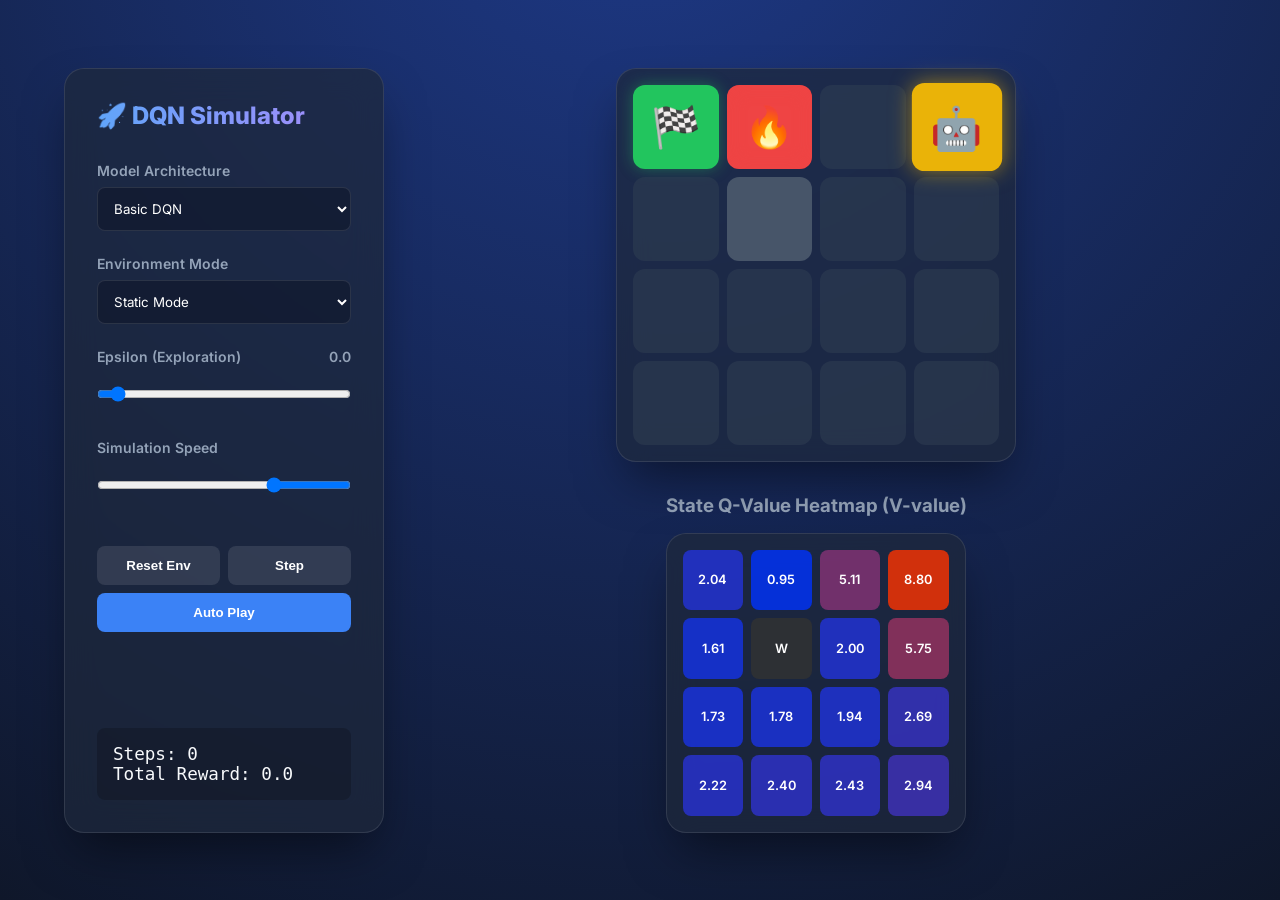
==== docs/index.html @ 8fca2001 "remane web to docs" ====
<!DOCTYPE html>
<html lang="en">
<head>
    <meta charset="UTF-8">
    <meta name="viewport" content="width=device-width, initial-scale=1.0">
    <title>DQN Interactive Simulator</title>
    <link rel="stylesheet" href="style.css">
    <link href="https://fonts.googleapis.com/css2?family=Inter:wght@400;600;800&display=swap" rel="stylesheet">
</head>
<body>
    <div class="container">
        <!-- Sidebar Controls -->
        <aside class="sidebar">
            <h2>🚀 DQN Simulator</h2>
            <div class="control-group">
                <label for="model-select">Model Architecture</label>
                <select id="model-select">
                    <option value="dqn">Basic DQN</option>
                    <option value="double">Double DQN</option>
                    <option value="dueling">Dueling DQN</option>
                    <option value="rainbow">Rainbow DQN</option>
                </select>
            </div>
            
            <div class="control-group">
                <label for="mode-select">Environment Mode</label>
                <select id="mode-select">
                    <option value="static">Static Mode</option>
                    <option value="player">Player Mode (Random Start)</option>
                    <option value="random">Random Mode (All Random)</option>
                </select>
            </div>

            <div class="control-group">
                <label for="epsilon-slider">Epsilon (Exploration) <span id="epsilon-val">0.0</span></label>
                <input type="range" id="epsilon-slider" min="0" max="1" step="0.05" value="0">
            </div>

            <div class="control-group">
                <label for="speed-slider">Simulation Speed</label>
                <input type="range" id="speed-slider" min="50" max="1000" step="50" value="300" dir="rtl">
            </div>

            <div class="btn-group">
                <button id="btn-reset" class="btn btn-secondary">Reset Env</button>
                <button id="btn-step" class="btn btn-secondary">Step</button>
                <button id="btn-play" class="btn btn-primary">Auto Play</button>
            </div>
            
            <div class="stats-box">
                <p>Steps: <span id="stat-steps">0</span></p>
                <p>Total Reward: <span id="stat-reward">0.0</span></p>
            </div>
        </aside>

        <!-- Main Display Area -->
        <main class="main-content">
            <div class="grid-container" id="grid">
                <!-- Grid cells generated by JS -->
            </div>
            
            <div class="heatmap-container">
                <h3>State Q-Value Heatmap (V-value)</h3>
                <div class="heatmap-grid" id="heatmap">
                    <!-- Heatmap cells generated by JS -->
                </div>
            </div>
        </main>
    </div>

    <script src="app.js"></script>
</body>
</html>
---- docs/style.css ----
:root {
    --bg-color: #0f172a;
    --panel-bg: rgba(30, 41, 59, 0.7);
    --text-primary: #f8fafc;
    --text-secondary: #94a3b8;
    --accent-primary: #3b82f6;
    --accent-hover: #2563eb;
    --cell-empty: rgba(51, 65, 85, 0.5);
    --cell-wall: #475569;
    --cell-pit: #ef4444;
    --cell-goal: #22c55e;
    --cell-agent: #eab308;
    --glass-border: rgba(255, 255, 255, 0.1);
}

* {
    box-sizing: border-box;
    margin: 0;
    padding: 0;
}

body {
    font-family: 'Inter', sans-serif;
    background-color: var(--bg-color);
    color: var(--text-primary);
    min-height: 100vh;
    display: flex;
    justify-content: center;
    align-items: center;
    background-image: radial-gradient(circle at 50% -20%, #1e3a8a, var(--bg-color));
}

.container {
    display: flex;
    width: 90%;
    max-width: 1200px;
    height: 85vh;
    gap: 2rem;
}

/* Sidebar */
.sidebar {
    width: 320px;
    background: var(--panel-bg);
    backdrop-filter: blur(16px);
    -webkit-backdrop-filter: blur(16px);
    border: 1px solid var(--glass-border);
    border-radius: 20px;
    padding: 2rem;
    display: flex;
    flex-direction: column;
    gap: 1.5rem;
    box-shadow: 0 25px 50px -12px rgba(0, 0, 0, 0.5);
}

.sidebar h2 {
    font-weight: 800;
    font-size: 1.5rem;
    margin-bottom: 0.5rem;
    background: linear-gradient(to right, #60a5fa, #a78bfa);
    -webkit-background-clip: text;
    -webkit-text-fill-color: transparent;
}

.control-group {
    display: flex;
    flex-direction: column;
    gap: 0.5rem;
}

.control-group label {
    font-size: 0.875rem;
    color: var(--text-secondary);
    font-weight: 600;
    display: flex;
    justify-content: space-between;
}

select, input[type="range"] {
    width: 100%;
    padding: 0.75rem;
    border-radius: 8px;
    background: rgba(15, 23, 42, 0.6);
    border: 1px solid var(--glass-border);
    color: white;
    outline: none;
    font-family: inherit;
    transition: border-color 0.3s;
}

select:focus {
    border-color: var(--accent-primary);
}

.btn-group {
    display: flex;
    gap: 0.5rem;
    margin-top: 1rem;
    flex-wrap: wrap;
}

.btn {
    padding: 0.75rem 1rem;
    border: none;
    border-radius: 8px;
    font-weight: 600;
    cursor: pointer;
    transition: all 0.3s ease;
    flex: 1;
}

.btn-primary {
    background: var(--accent-primary);
    color: white;
    flex-basis: 100%;
}

.btn-primary:hover {
    background: var(--accent-hover);
    box-shadow: 0 4px 12px rgba(59, 130, 246, 0.4);
}

.btn-secondary {
    background: rgba(255, 255, 255, 0.1);
    color: white;
}

.btn-secondary:hover {
    background: rgba(255, 255, 255, 0.2);
}

.stats-box {
    margin-top: auto;
    padding: 1rem;
    background: rgba(0, 0, 0, 0.2);
    border-radius: 8px;
    font-family: monospace;
    font-size: 1.1rem;
}

/* Main Content */
.main-content {
    flex: 1;
    display: flex;
    flex-direction: column;
    gap: 2rem;
    align-items: center;
    justify-content: center;
}

/* Grid */
.grid-container, .heatmap-grid {
    display: grid;
    grid-template-columns: repeat(4, 1fr);
    grid-template-rows: repeat(4, 1fr);
    gap: 8px;
    padding: 16px;
    background: var(--panel-bg);
    backdrop-filter: blur(16px);
    border: 1px solid var(--glass-border);
    border-radius: 20px;
    box-shadow: 0 25px 50px -12px rgba(0, 0, 0, 0.5);
}

.grid-container {
    width: 400px;
    height: 400px;
}

.cell {
    background: var(--cell-empty);
    border-radius: 12px;
    display: flex;
    justify-content: center;
    align-items: center;
    font-size: 2.5rem;
    transition: all 0.2s ease-in-out;
    position: relative;
}

/* Cell States */
.cell.wall { background: var(--cell-wall); }
.cell.pit { background: var(--cell-pit); box-shadow: inset 0 0 20px rgba(239, 68, 68, 0.3); }
.cell.goal { background: var(--cell-goal); box-shadow: 0 0 15px rgba(34, 197, 94, 0.4); }
.cell.agent { 
    background: var(--cell-agent); 
    box-shadow: 0 0 20px rgba(234, 179, 8, 0.6);
    transform: scale(1.05);
    z-index: 10;
}

.heatmap-container {
    text-align: center;
}

.heatmap-container h3 {
    margin-bottom: 1rem;
    color: var(--text-secondary);
}

.heatmap-grid {
    width: 300px;
    height: 300px;
}

.heatmap-cell {
    border-radius: 8px;
    display: flex;
    justify-content: center;
    align-items: center;
    font-size: 0.8rem;
    color: white;
    font-weight: 600;
    transition: background 0.3s;
}

@media (max-width: 900px) {
    .container {
        flex-direction: column;
        height: auto;
        padding: 2rem 0;
    }
    .sidebar {
        width: 100%;
    }
}
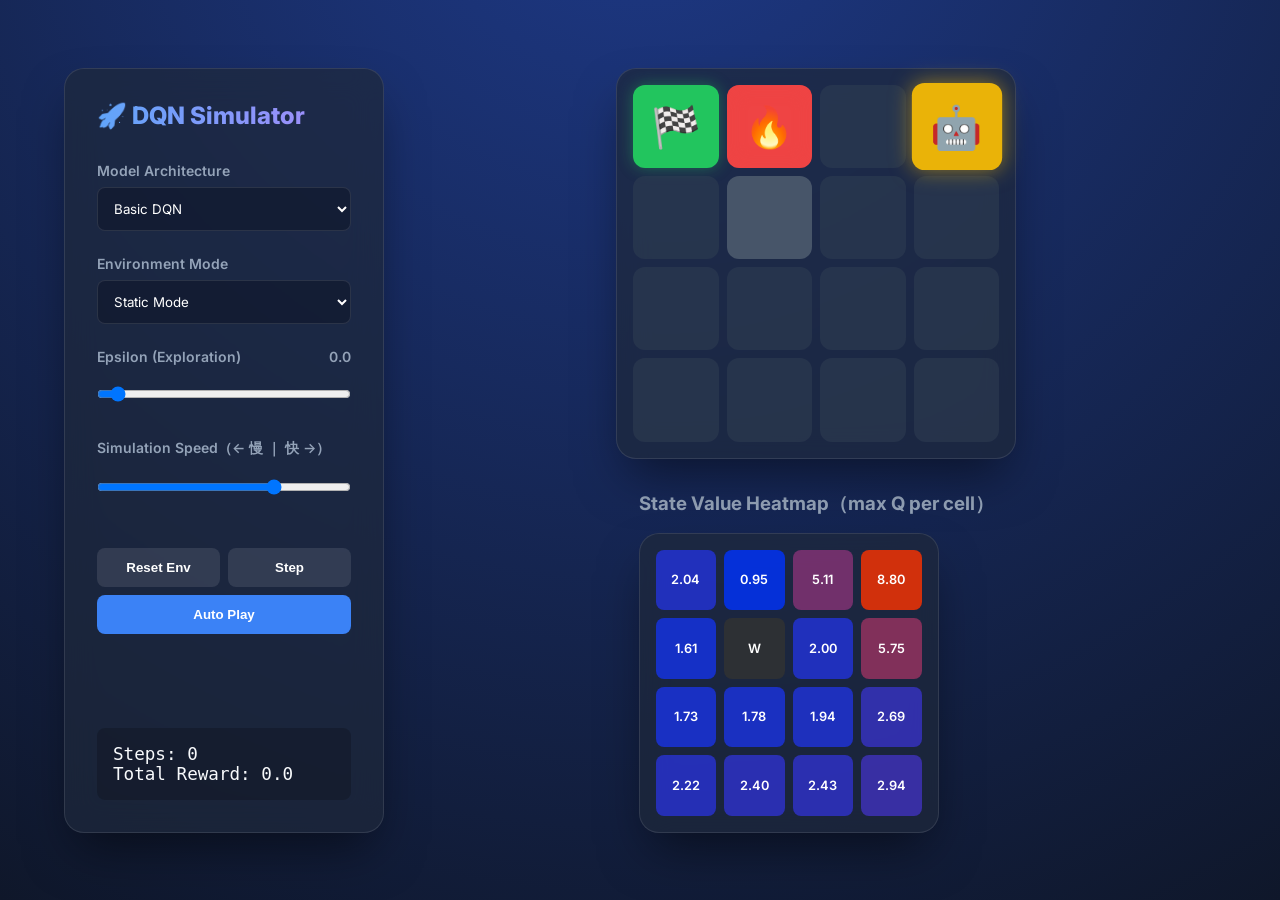
==== commit 3318a62f: "更新網站部屬" ====
--- a/docs/index.html
+++ b/docs/index.html
@@ -1,5 +1,6 @@
 <!DOCTYPE html>
 <html lang="en">
+
 <head>
     <meta charset="UTF-8">
     <meta name="viewport" content="width=device-width, initial-scale=1.0">
@@ -7,9 +8,9 @@
     <link rel="stylesheet" href="style.css">
     <link href="https://fonts.googleapis.com/css2?family=Inter:wght@400;600;800&display=swap" rel="stylesheet">
 </head>
+
 <body>
     <div class="container">
-        <!-- Sidebar Controls -->
         <aside class="sidebar">
             <h2>🚀 DQN Simulator</h2>
             <div class="control-group">
@@ -21,7 +22,7 @@
                     <option value="rainbow">Rainbow DQN</option>
                 </select>
             </div>
-            
+
             <div class="control-group">
                 <label for="mode-select">Environment Mode</label>
                 <select id="mode-select">
@@ -37,8 +38,9 @@
             </div>
 
             <div class="control-group">
-                <label for="speed-slider">Simulation Speed</label>
-                <input type="range" id="speed-slider" min="50" max="1000" step="50" value="300" dir="rtl">
+                <!-- BUG FIX: 移除 dir="rtl"，改由 JS 翻轉數值，語意改為右=快 -->
+                <label for="speed-slider">Simulation Speed（← 慢 ｜ 快 →）</label>
+                <input type="range" id="speed-slider" min="50" max="1000" step="50" value="750">
             </div>
 
             <div class="btn-group">
@@ -46,28 +48,24 @@
                 <button id="btn-step" class="btn btn-secondary">Step</button>
                 <button id="btn-play" class="btn btn-primary">Auto Play</button>
             </div>
-            
+
             <div class="stats-box">
                 <p>Steps: <span id="stat-steps">0</span></p>
                 <p>Total Reward: <span id="stat-reward">0.0</span></p>
             </div>
         </aside>
 
-        <!-- Main Display Area -->
         <main class="main-content">
-            <div class="grid-container" id="grid">
-                <!-- Grid cells generated by JS -->
-            </div>
-            
+            <div class="grid-container" id="grid"></div>
+
             <div class="heatmap-container">
-                <h3>State Q-Value Heatmap (V-value)</h3>
-                <div class="heatmap-grid" id="heatmap">
-                    <!-- Heatmap cells generated by JS -->
-                </div>
+                <h3>State Value Heatmap（max Q per cell）</h3>
+                <div class="heatmap-grid" id="heatmap"></div>
             </div>
         </main>
     </div>
 
     <script src="app.js"></script>
 </body>
-</html>
+
+</html>
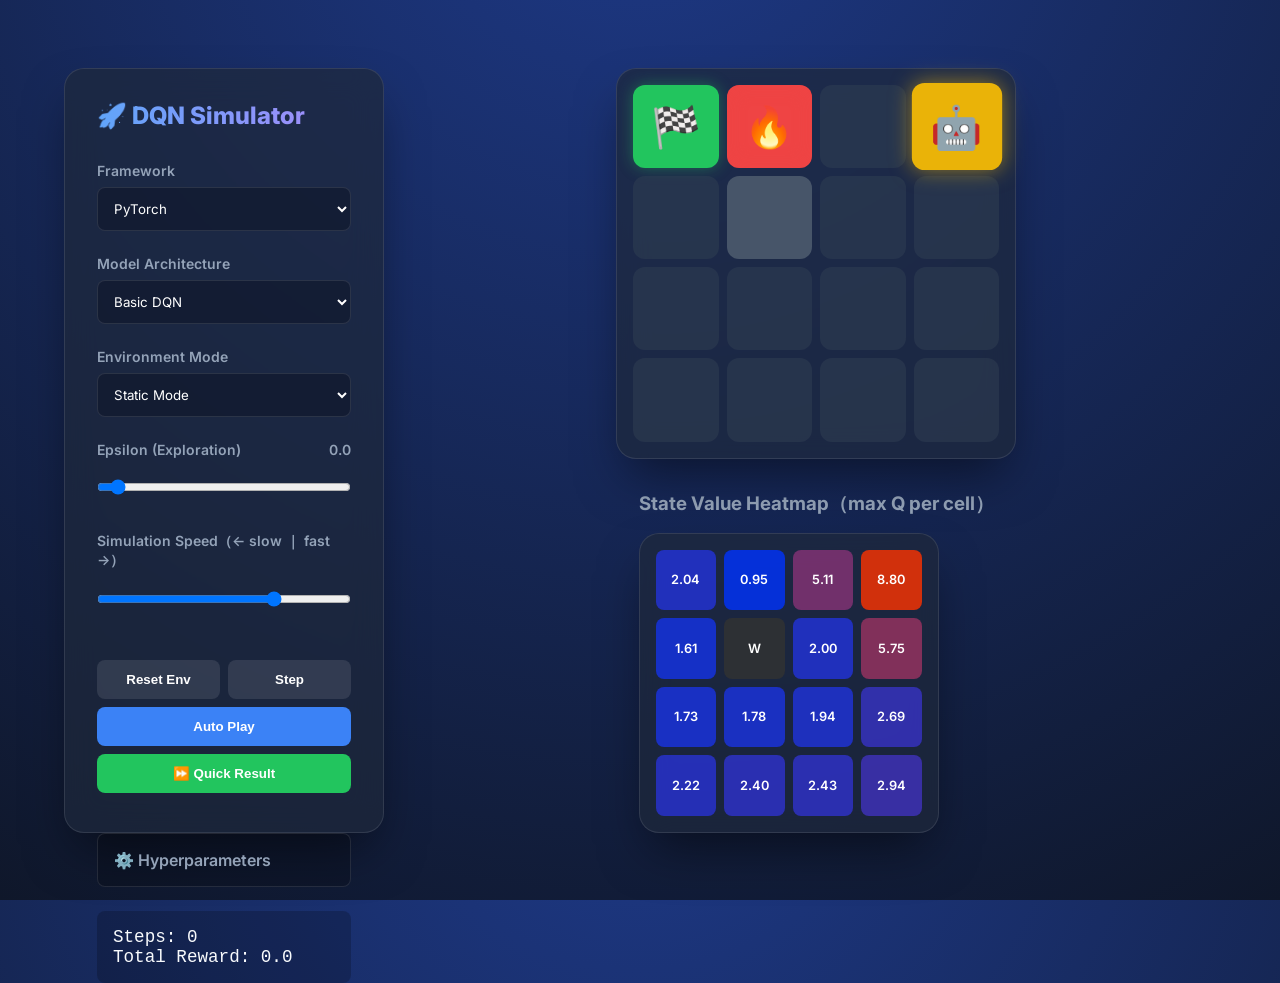
==== commit 400a87f7: "更新網站部屬v2" ====
--- a/docs/index.html
+++ b/docs/index.html
@@ -13,6 +13,16 @@
     <div class="container">
         <aside class="sidebar">
             <h2>🚀 DQN Simulator</h2>
+            
+            <div class="control-group">
+                <label for="framework-select">Framework</label>
+                <select id="framework-select">
+                    <option value="pytorch">PyTorch</option>
+                    <option value="keras">Keras (TensorFlow)</option>
+                    <option value="lightning">PyTorch Lightning</option>
+                </select>
+            </div>
+
             <div class="control-group">
                 <label for="model-select">Model Architecture</label>
                 <select id="model-select">
@@ -38,8 +48,7 @@
             </div>
 
             <div class="control-group">
-                <!-- BUG FIX: 移除 dir="rtl"，改由 JS 翻轉數值，語意改為右=快 -->
-                <label for="speed-slider">Simulation Speed（← 慢 ｜ 快 →）</label>
+                <label for="speed-slider">Simulation Speed（← slow ｜ fast →）</label>
                 <input type="range" id="speed-slider" min="50" max="1000" step="50" value="750">
             </div>
 
@@ -47,7 +56,26 @@
                 <button id="btn-reset" class="btn btn-secondary">Reset Env</button>
                 <button id="btn-step" class="btn btn-secondary">Step</button>
                 <button id="btn-play" class="btn btn-primary">Auto Play</button>
+                <button id="btn-quick-result" class="btn btn-success">⏩ Quick Result</button>
             </div>
+
+            <details class="hyperparams-box">
+                <summary>⚙️ Hyperparameters</summary>
+                <div class="hyperparams-content">
+                    <label>Batch Size: <span id="batch-size-val">32</span>
+                        <input type="range" id="batch-size" min="8" max="128" step="8" value="32">
+                    </label>
+                    <label>Learning Rate: <span id="lr-val">0.001</span>
+                        <input type="range" id="lr" min="0.0001" max="0.01" step="0.0001" value="0.001">
+                    </label>
+                    <label>Gamma (Discount): <span id="gamma-val">0.95</span>
+                        <input type="range" id="gamma" min="0.9" max="0.99" step="0.01" value="0.95">
+                    </label>
+                    <label>Epsilon Decay: <span id="decay-val">0.98</span>
+                        <input type="range" id="decay" min="0.95" max="0.999" step="0.001" value="0.98">
+                    </label>
+                </div>
+            </details>
 
             <div class="stats-box">
                 <p>Steps: <span id="stat-steps">0</span></p>
@@ -62,6 +90,42 @@
                 <h3>State Value Heatmap（max Q per cell）</h3>
                 <div class="heatmap-grid" id="heatmap"></div>
             </div>
+
+            <div id="charts-container" class="charts-container" style="display:none;">
+                <h3>📊 Training Results</h3>
+                <div class="charts-grid">
+                    <div class="chart-item">
+                        <h4>Reward Curve</h4>
+                        <img id="reward-chart" src="" alt="Reward Curve" />
+                    </div>
+                    <div class="chart-item">
+                        <h4>Loss Curve</h4>
+                        <img id="loss-chart" src="" alt="Loss Curve" />
+                    </div>
+                    <div class="chart-item">
+                        <h4>Model Comparison</h4>
+                        <img id="comparison-chart" src="" alt="Model Comparison" />
+                    </div>
+                </div>
+            </div>
+
+            <div id="stats-table-container" style="display:none; margin-top:30px;">
+                <h3>📈 Performance Statistics</h3>
+                <table id="stats-table" class="stats-table">
+                    <thead>
+                        <tr>
+                            <th>Model</th>
+                            <th>Framework</th>
+                            <th>Final Avg Reward</th>
+                            <th>Max Reward</th>
+                            <th>Convergence (Episodes)</th>
+                            <th>Std Dev</th>
+                        </tr>
+                    </thead>
+                    <tbody id="stats-tbody">
+                    </tbody>
+                </table>
+            </div>
         </main>
     </div>
 
--- a/docs/style.css
+++ b/docs/style.css
@@ -214,6 +214,148 @@
     transition: background 0.3s;
 }
 
+/* New Styles for Enhanced UI */
+.btn-success {
+    background: #22c55e;
+    color: white;
+}
+
+.btn-success:hover {
+    background: #16a34a;
+    box-shadow: 0 4px 12px rgba(34, 197, 94, 0.4);
+}
+
+.btn-danger {
+    background: #ef4444;
+    color: white;
+}
+
+.btn-danger:hover {
+    background: #dc2626;
+    box-shadow: 0 4px 12px rgba(239, 68, 68, 0.4);
+}
+
+/* Hyperparameters Box */
+.hyperparams-box {
+    margin-top: 1rem;
+    padding: 1rem;
+    background: rgba(0, 0, 0, 0.2);
+    border-radius: 8px;
+    border: 1px solid var(--glass-border);
+    cursor: pointer;
+}
+
+.hyperparams-box summary {
+    font-weight: 600;
+    color: var(--text-secondary);
+    display: flex;
+    align-items: center;
+    gap: 0.5rem;
+    user-select: none;
+}
+
+.hyperparams-box summary:hover {
+    color: var(--text-primary);
+}
+
+.hyperparams-content {
+    margin-top: 1rem;
+    display: flex;
+    flex-direction: column;
+    gap: 0.75rem;
+}
+
+.hyperparams-content label {
+    display: flex;
+    flex-direction: column;
+    gap: 0.25rem;
+    font-size: 0.8rem;
+    color: var(--text-secondary);
+}
+
+.hyperparams-content input[type="range"] {
+    cursor: pointer;
+}
+
+/* Charts Container */
+.charts-container {
+    width: 100%;
+    max-width: 1000px;
+    background: var(--panel-bg);
+    backdrop-filter: blur(16px);
+    border: 1px solid var(--glass-border);
+    border-radius: 20px;
+    padding: 2rem;
+    box-shadow: 0 25px 50px -12px rgba(0, 0, 0, 0.5);
+}
+
+.charts-container h3 {
+    margin-bottom: 1.5rem;
+    color: var(--text-primary);
+    text-align: center;
+}
+
+.charts-grid {
+    display: grid;
+    grid-template-columns: repeat(auto-fit, minmax(300px, 1fr));
+    gap: 1.5rem;
+    margin-bottom: 2rem;
+}
+
+.chart-item {
+    background: rgba(0, 0, 0, 0.2);
+    border-radius: 12px;
+    padding: 1rem;
+    text-align: center;
+}
+
+.chart-item h4 {
+    color: var(--text-secondary);
+    margin-bottom: 1rem;
+    font-size: 0.9rem;
+}
+
+.chart-item img {
+    max-width: 100%;
+    height: auto;
+    border-radius: 8px;
+    display: block;
+}
+
+/* Statistics Table */
+.stats-table {
+    width: 100%;
+    border-collapse: collapse;
+    font-size: 0.85rem;
+}
+
+.stats-table thead {
+    background: rgba(255, 255, 255, 0.1);
+    color: var(--accent-primary);
+    font-weight: 600;
+}
+
+.stats-table th {
+    padding: 0.75rem;
+    text-align: left;
+    border-bottom: 2px solid var(--glass-border);
+}
+
+.stats-table td {
+    padding: 0.75rem;
+    border-bottom: 1px solid var(--glass-border);
+    color: var(--text-secondary);
+}
+
+.stats-table tbody tr:hover {
+    background: rgba(255, 255, 255, 0.05);
+}
+
+.stats-table tbody tr:nth-child(even) {
+    background: rgba(0, 0, 0, 0.1);
+}
+
+/* Responsive Design */
 @media (max-width: 900px) {
     .container {
         flex-direction: column;
@@ -223,4 +365,7 @@
     .sidebar {
         width: 100%;
     }
-}
+    .charts-grid {
+        grid-template-columns: 1fr;
+    }
+}
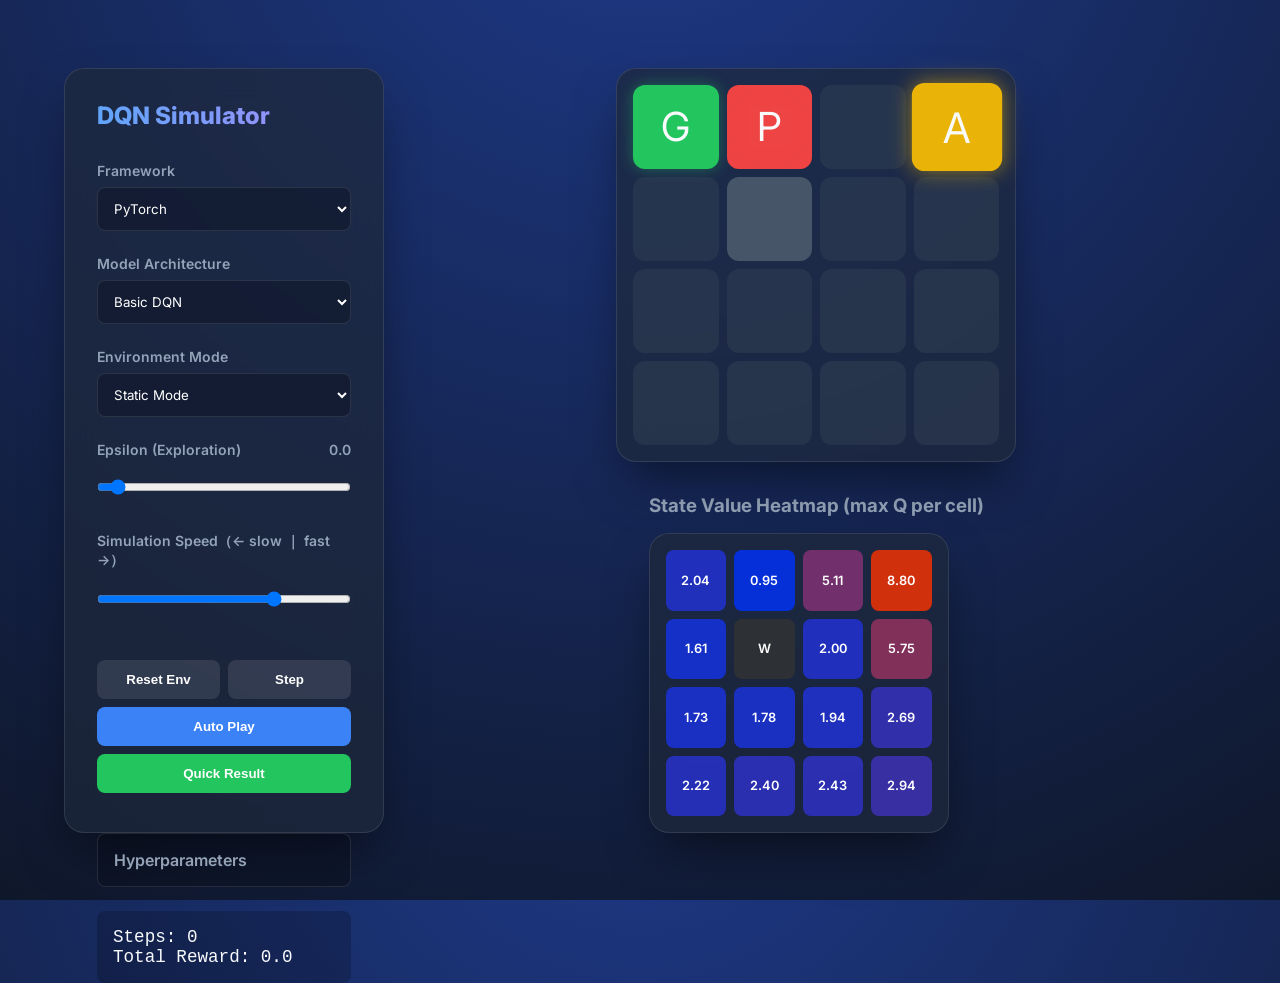
==== commit 07ffd5a4: "更新網站v3" ====
--- a/docs/index.html
+++ b/docs/index.html
@@ -12,7 +12,7 @@
 <body>
     <div class="container">
         <aside class="sidebar">
-            <h2>🚀 DQN Simulator</h2>
+            <h2>DQN Simulator</h2>
             
             <div class="control-group">
                 <label for="framework-select">Framework</label>
@@ -56,11 +56,11 @@
                 <button id="btn-reset" class="btn btn-secondary">Reset Env</button>
                 <button id="btn-step" class="btn btn-secondary">Step</button>
                 <button id="btn-play" class="btn btn-primary">Auto Play</button>
-                <button id="btn-quick-result" class="btn btn-success">⏩ Quick Result</button>
+                <button id="btn-quick-result" class="btn btn-success">Quick Result</button>
             </div>
 
             <details class="hyperparams-box">
-                <summary>⚙️ Hyperparameters</summary>
+                <summary>Hyperparameters</summary>
                 <div class="hyperparams-content">
                     <label>Batch Size: <span id="batch-size-val">32</span>
                         <input type="range" id="batch-size" min="8" max="128" step="8" value="32">
@@ -87,12 +87,12 @@
             <div class="grid-container" id="grid"></div>
 
             <div class="heatmap-container">
-                <h3>State Value Heatmap（max Q per cell）</h3>
+                <h3>State Value Heatmap (max Q per cell)</h3>
                 <div class="heatmap-grid" id="heatmap"></div>
             </div>
 
             <div id="charts-container" class="charts-container" style="display:none;">
-                <h3>📊 Training Results</h3>
+                <h3>Training Results</h3>
                 <div class="charts-grid">
                     <div class="chart-item">
                         <h4>Reward Curve</h4>
@@ -110,7 +110,7 @@
             </div>
 
             <div id="stats-table-container" style="display:none; margin-top:30px;">
-                <h3>📈 Performance Statistics</h3>
+                <h3>Performance Statistics</h3>
                 <table id="stats-table" class="stats-table">
                     <thead>
                         <tr>
--- a/docs/style.css
+++ b/docs/style.css
@@ -218,6 +218,7 @@
 .btn-success {
     background: #22c55e;
     color: white;
+    flex-basis: auto;
 }
 
 .btn-success:hover {
@@ -228,6 +229,7 @@
 .btn-danger {
     background: #ef4444;
     color: white;
+    flex-basis: auto;
 }
 
 .btn-danger:hover {
@@ -326,25 +328,31 @@
 .stats-table {
     width: 100%;
     border-collapse: collapse;
-    font-size: 0.85rem;
+    font-size: 0.8rem;
+    overflow-x: auto;
 }
 
 .stats-table thead {
     background: rgba(255, 255, 255, 0.1);
     color: var(--accent-primary);
     font-weight: 600;
+    position: sticky;
+    top: 0;
 }
 
 .stats-table th {
-    padding: 0.75rem;
-    text-align: left;
+    padding: 0.6rem 0.4rem;
+    text-align: center;
     border-bottom: 2px solid var(--glass-border);
+    min-width: 80px;
+    white-space: nowrap;
 }
 
 .stats-table td {
-    padding: 0.75rem;
+    padding: 0.6rem 0.4rem;
     border-bottom: 1px solid var(--glass-border);
     color: var(--text-secondary);
+    text-align: center;
 }
 
 .stats-table tbody tr:hover {
@@ -353,6 +361,12 @@
 
 .stats-table tbody tr:nth-child(even) {
     background: rgba(0, 0, 0, 0.1);
+}
+
+#stats-table-container {
+    overflow-x: auto;
+    width: 100%;
+    max-height: 400px;
 }
 
 /* Responsive Design */
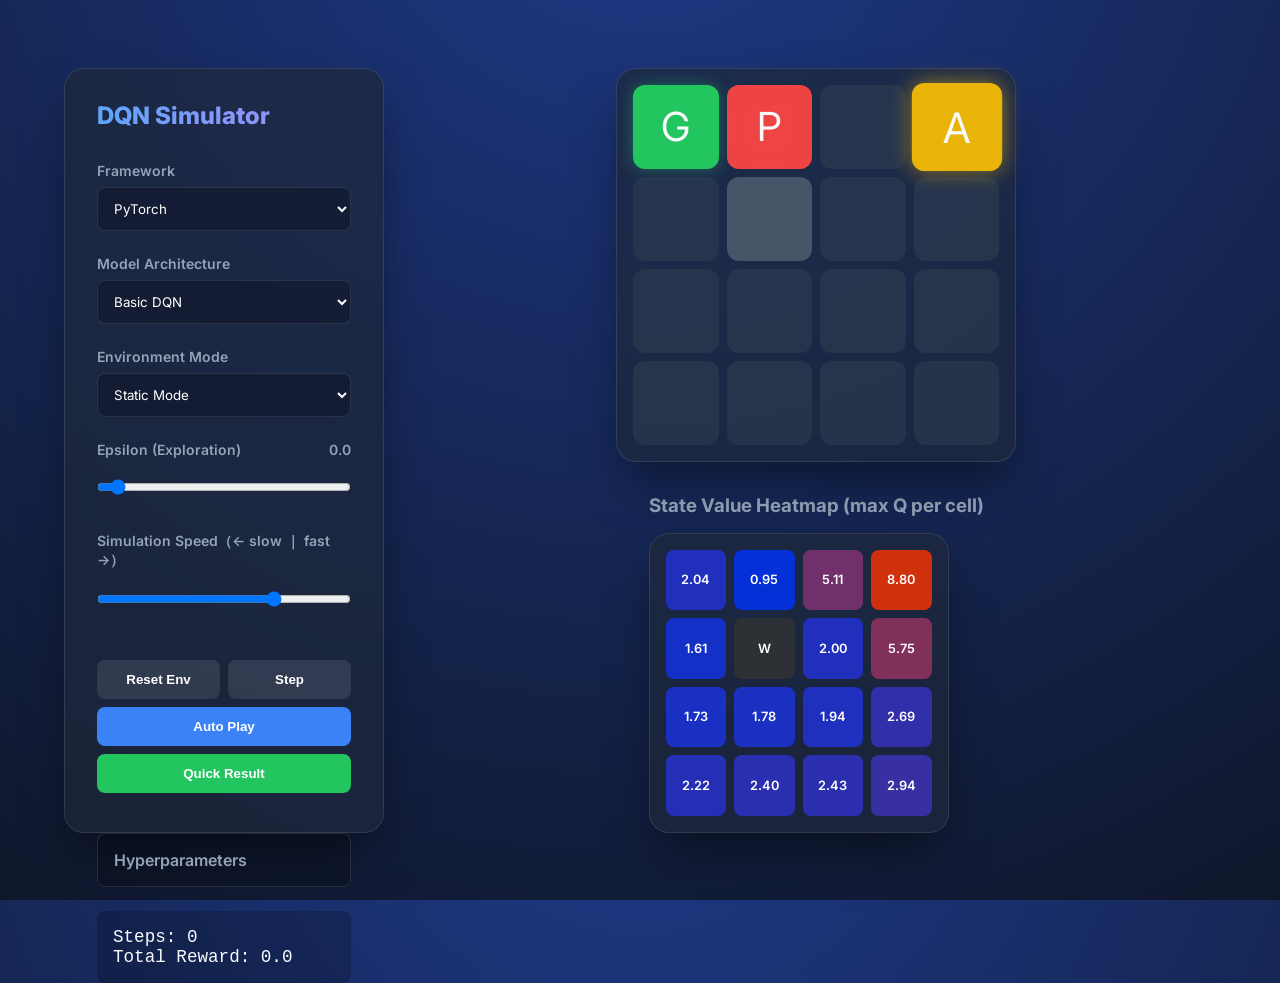
==== commit 0f02d74d: "更新網站附註以及README" ====
--- a/docs/index.html
+++ b/docs/index.html
@@ -93,6 +93,9 @@
 
             <div id="charts-container" class="charts-container" style="display:none;">
                 <h3>Training Results</h3>
+                <p style="text-align: center; color: var(--text-secondary); font-size: 0.85rem; margin-bottom: 1.5rem;">
+                    * Note: These charts display the pre-trained results from the baseline environment. Switching the Environment Mode only affects the live GridWorld simulation, not these static charts.
+                </p>
                 <div class="charts-grid">
                     <div class="chart-item">
                         <h4>Reward Curve</h4>
